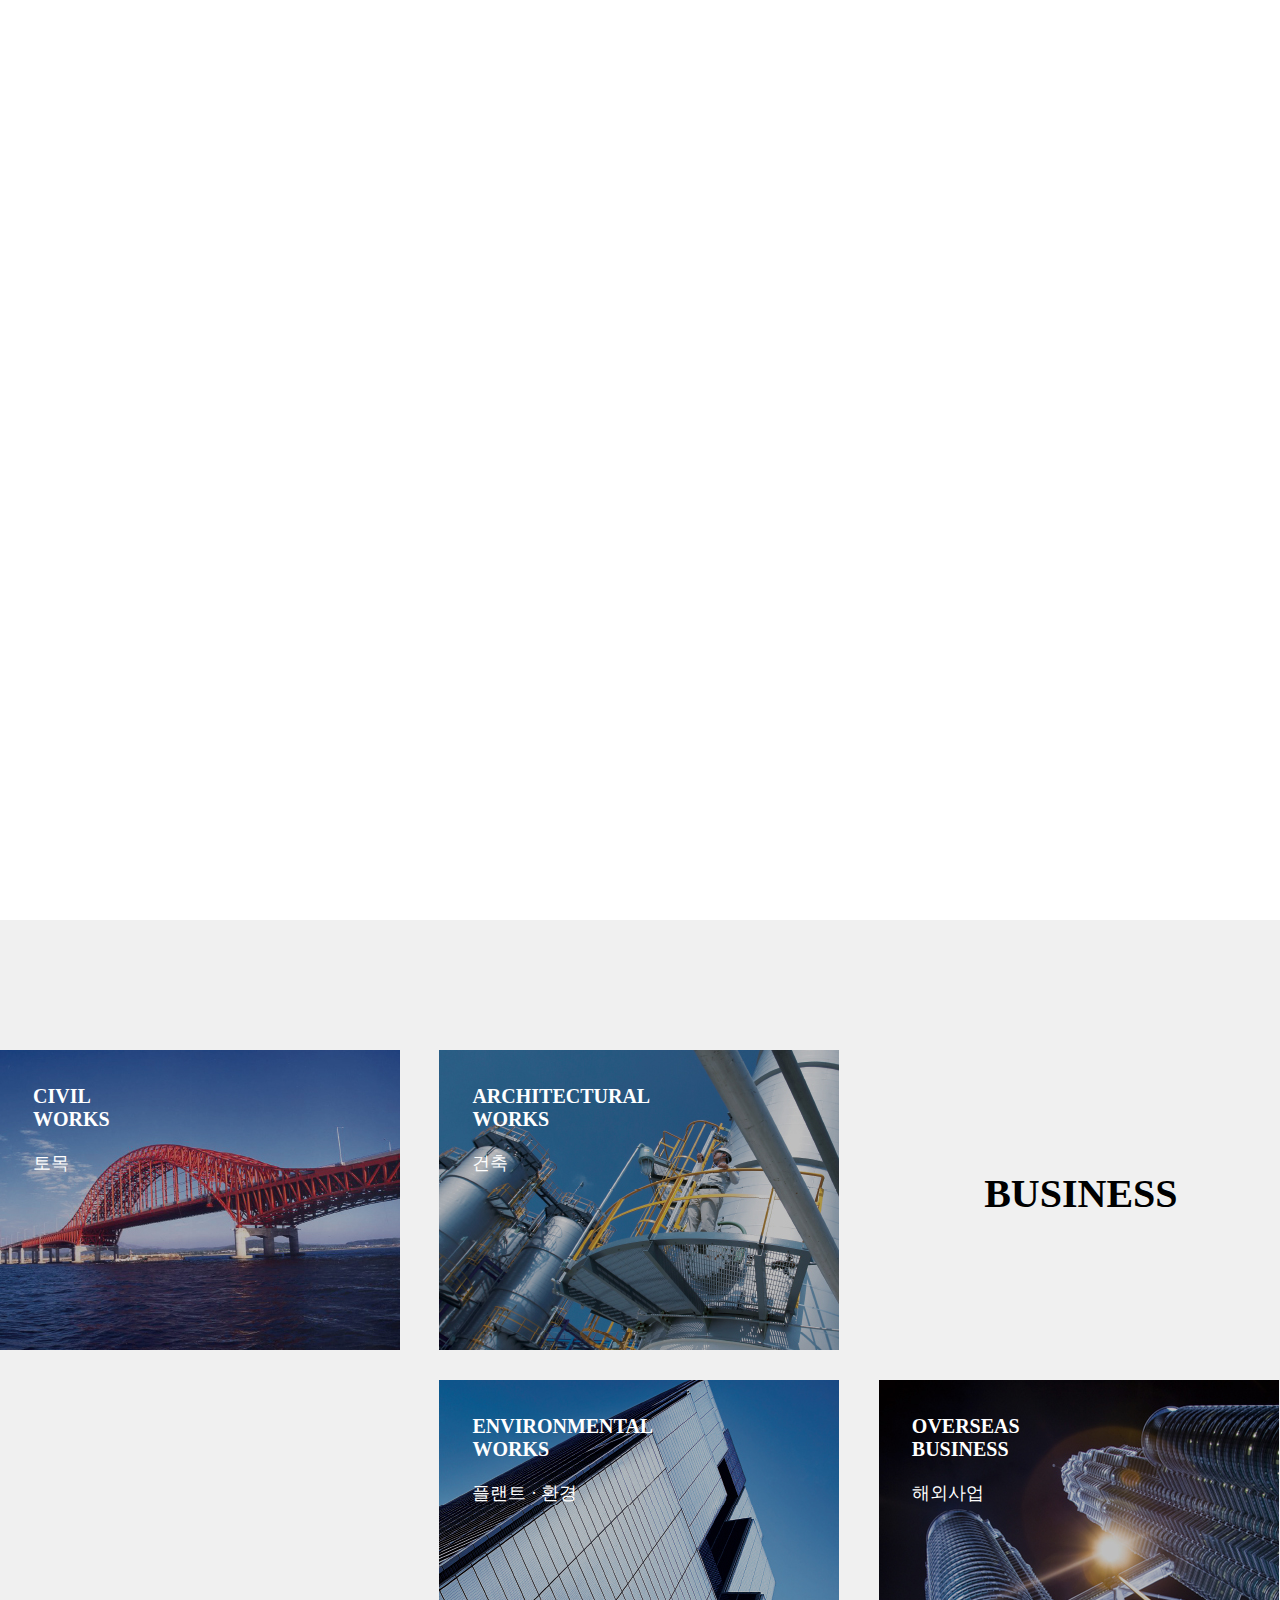
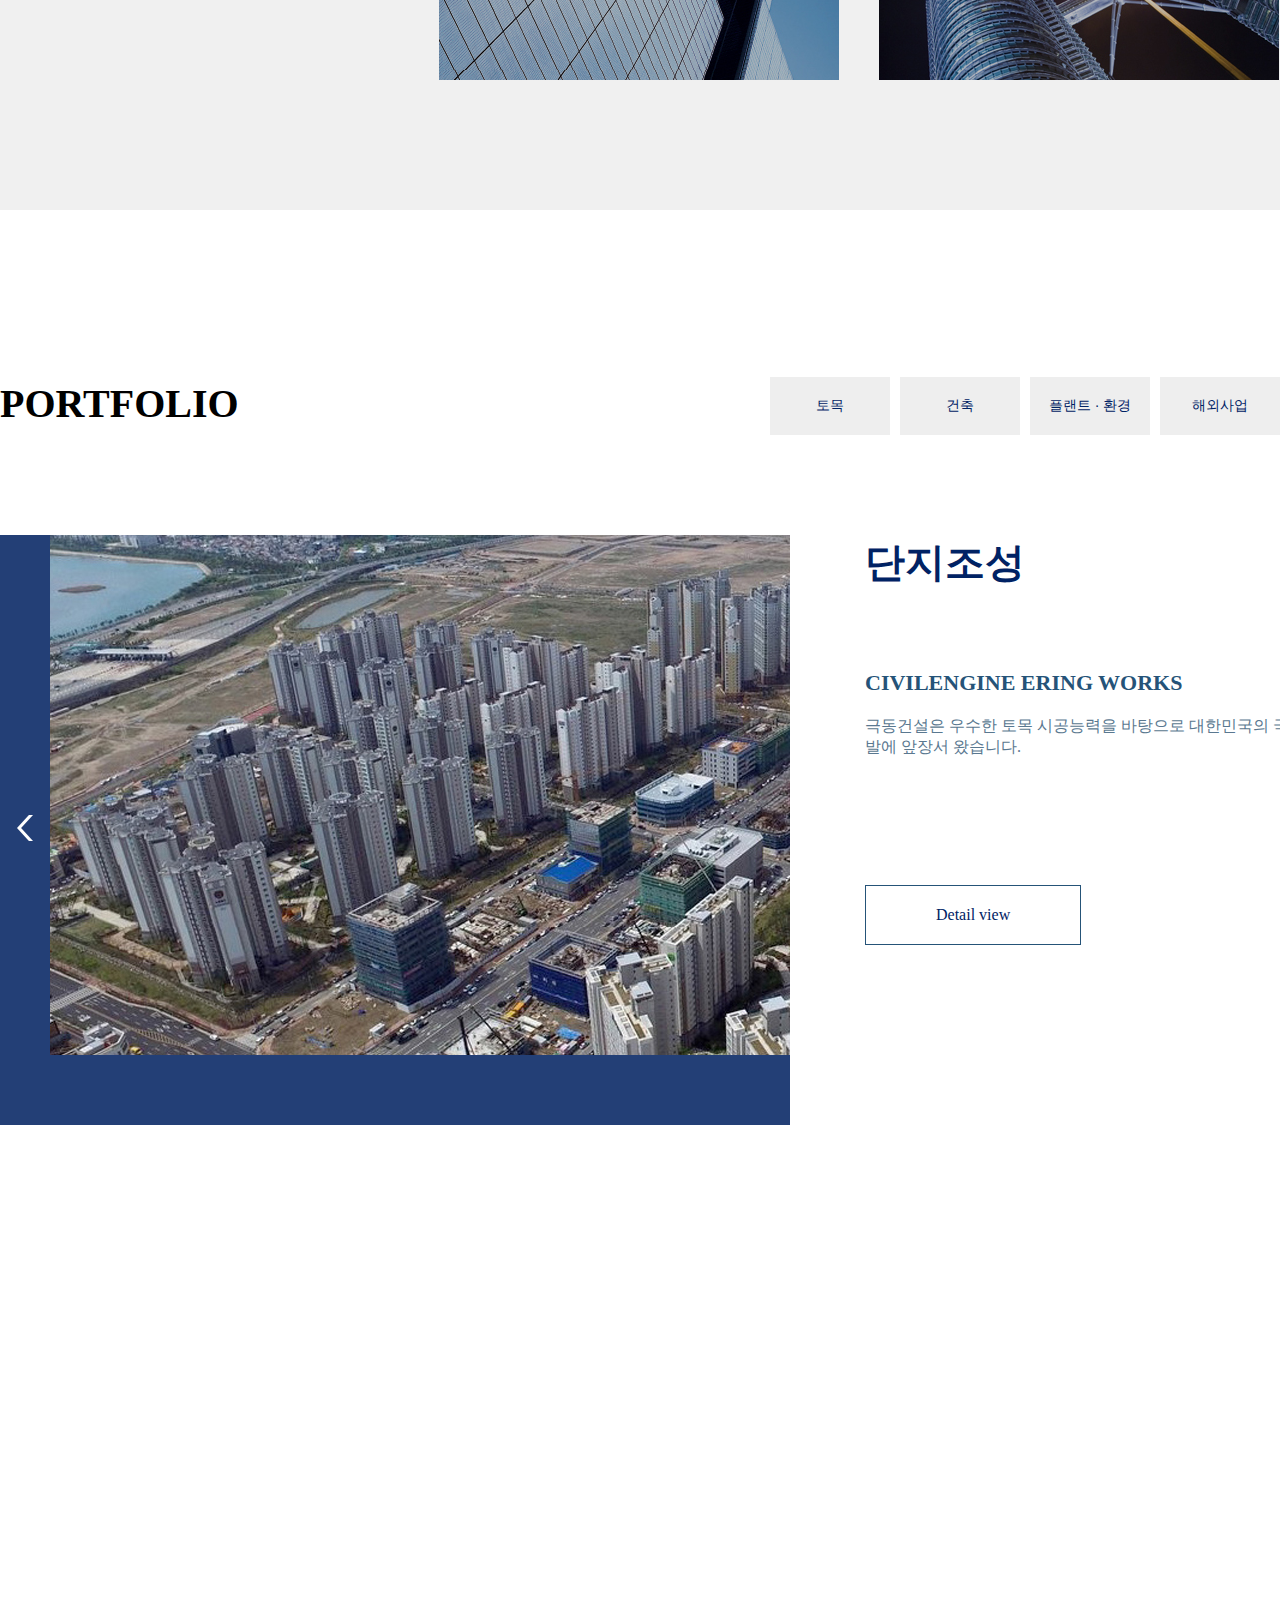
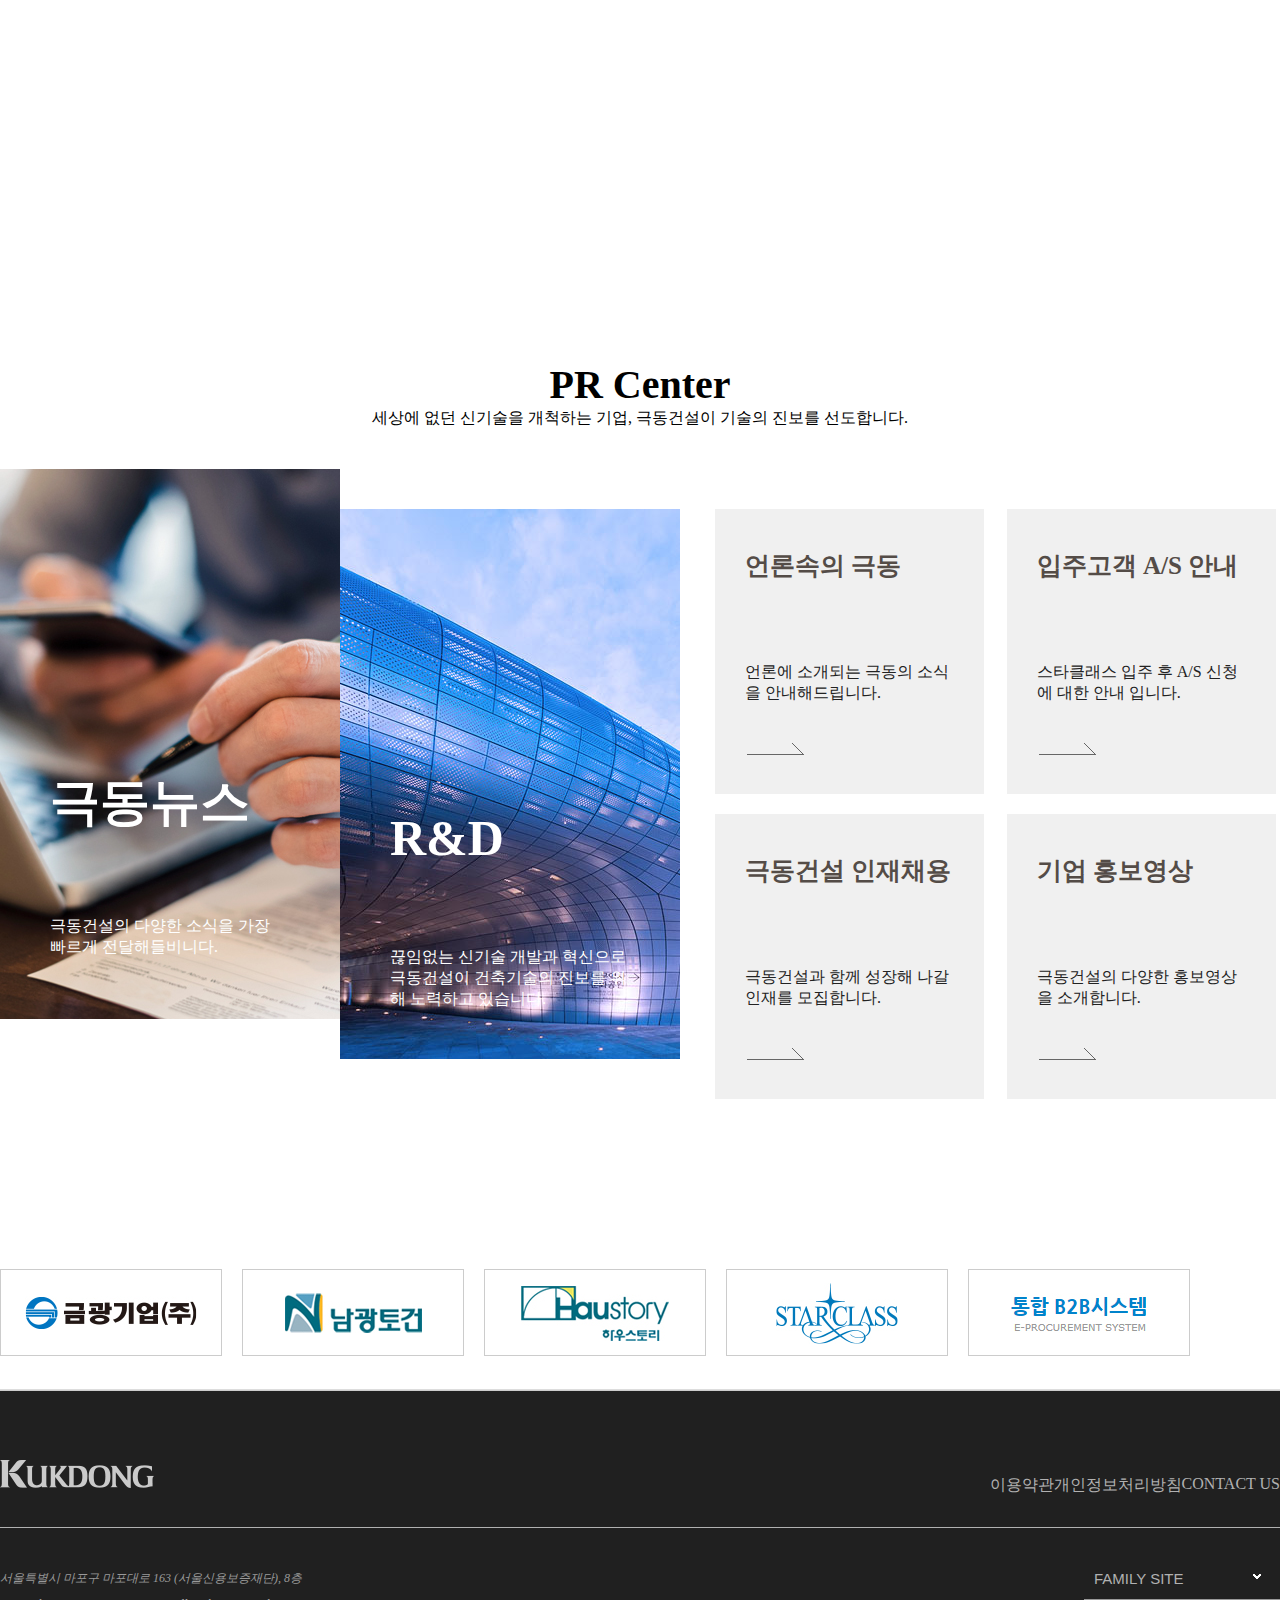
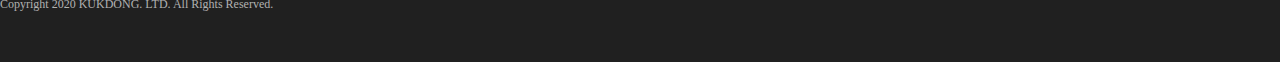
==== Kukdong/index.html @ fec06d90 "Add files via upload" ====
<!DOCTYPE html>
<html lang="ko">
<head>
	<meta charset="UTF-8">
	<title>Kukdong Construction</title>
	<link rel="stylesheet" href="css/default.css">
	<meta name="viewport" content="width=device-width, initial-scale=1.0">
	<script src="http://code.jquery.com/jquery-latest.js"></script>
	<script src="js/jquery.js"></script>
</head>
<body>
	<div id="wrap">
		<header class="header">
			<h1>
				<a href="#">
					<img src="img/logo_off.png" alt="nav img">
				</a>
			</h1>
			<nav>
				<ul class="gnb">
					<li>
						<a href="#">회사소개</a>
						<div class="sub_wrap">
							  <div class="sub_title">
								  <div class="Preview">
            		    <h2>회사소개</h2>
            		    <p>월등한 기술력에 기반한 완벽 시공으로 대한민국의 경쟁력을 극대화 합니다.</p>
            		    <img src="img/menu1.jpg" alt="회사소개이미지">
                  </div>
							  </div>
							  <ul class="sub">
								  <li><a href="#">CEO소개</a></li>
                	<li><a href="#">기업이념</a>
               		  <ul class="nav_ul">
            		      <li>비전</li>
            		  	  <li>지속가능경영</li>
            		    </ul>
            	    </li>
            	    <li><a href="#">기업연혁</a>
            	    	  <ul class="nav_ul">
            	          <li>2011~현재</li>
            	          <li>2001~2010</li>
            	          <li>1991~200</li>
            	          <li>1981~1990</li>
            	          <li>1947~1980</li>
                      </ul>
            	      </li>
                 	  <li><a href="#">수상경력</a></li>
            	      <li><a href="#">조직도</a></li>
            	      <li><a href="#">찾아오시는길</a></li>
							  </ul>
						</div>
					</li>
					<li>
						<a href="#">주요사업</a>
						<div class="sub_wrap">
							<div class="sub_title">
								<div class="Preview">
                	<h2>주요사업</h2>
            	    <p>월등한 기술력에 기반한 완벽 시공으로 대한민국의 경쟁력을 극대화 합니다~</p>
            	    <img src="img/menu2.jpg" alt="">
              </div>
							</div>
							<ul class="sub">
								<li><a href="">대표실적</a>
                  <ul class="nav_ul">
                	    <li>경부고속도로</li>
                	    <li>아산만방조제</li>
                	    <li>한국종합무역센터</li>
                	    <li>Malaysia Kuala Lumpur</li>
                	    <li>Petronas Twin Towers</li>
                	    <li>수도권</li>
                	    <li>광역상수도사업1~5단계</li>
                	    <li>대구 월드컵 경기장</li>
                  </ul>
            	  </li>
            	  <li><a href="">토목</a></li>
            	  <li><a href="">건축</a></li>
            	  <li><a href="">플랜트 · 환경</a></li>
            	  <li><a href="">해외사업</a></li>
							</ul>
						</div>
					</li>
					<li>
						<a href="#">R&D</a>
						<div class="sub_wrap">
							<div class="sub_title">
								<div class="Preview">
              	  <h2>R&D</h2>
            	    <p>월등한 기술력에 기반한 완벽 시공으로 대한민국의 경쟁력을 극대화 합니다~</p>
            	    <img src="img/menu3.jpg" alt="">
                </div>
							</div>
							<ul class="sub">
								<li><a href="#">기술연구소 소개</a>
                    <ul class="nav_ul">
                    	<li>기술연구소 소개</li>
                    	<li>기술연구소 조직</li>                	
                    </ul>
                 	</li>
            	    <li><a href="#">연구실적</a>
                    <ul class="nav_ul">
                	    <li>PF/R공법</li>
                	    <li>EXT-PILE공법</li>
                    </ul>
            	    </li>
            	    <li><a href="">신기술공법 및 특허</a></li>
							</ul>
						</div>
					</li>
					<li>
						<a href="#">PR ROOM</a>
						<div class="sub_wrap">
							<div class="sub_title">
								<div class="Preview">
            	      <h2>PR ROOM</h2>
            	      <p>월등한 기술력에 기반한 완벽 시공으로 대한민국의 경쟁력을 극대화 합니다~</p>
            	      <img src="img/menu4.jpg" alt="">
                  </div>
							</div>
							<ul class="sub">
								<li><a href="#">뉴스센터</a>
                    <ul class="nav_ul">
                     	<li>극동뉴스</li>
                    	<li>언론속의극동</li>                	
                    </ul>
                	</li>
                	<li><a href="#">CI · BI</a>
                    <ul class="nav_ul">
                    	<li>CI</li>
                    	<li>BI</li>
                    </ul>
                	</li>
                	<li><a href="#">홍보자료</a>
                		<ul class="nav_ul">
                			<li>인쇄광고</li>
            	    		<li>e-브로셔</li>
            		    </ul>
            	    </li>
            	    <li><a href="">전자공고</a></li>
							</ul>
						</div>
					</li>
					<li>
						<a href="#">인재채용</a>
						<div class="sub_wrap">
							<div class="sub_title">
								<div class="Preview">
            	    <h2>인재채용</h2>
            	    <p>월등한 기술력에 기반한 완벽 시공으로 대한민국의 경쟁력을 극대화 합니다~</p>
            	    <img src="img/menu5.jpg" alt="">
                </div>
							</div>
							<ul class="sub">
								<li><a href="">인재상</a></li>
            	  <li><a href="">인재육성</a></li>
            	  <li><a href="#">인사제도</a>
            		  <ul class="nav_ul">
            		   <li>평가보상</li>
            		   <li>복리후생</li>
            		  </ul>
            	  </li>
            	  <li><a href="#">채용정보</a>
             		  <ul class="nav_ul">
                    <li>채용안내</li>
                    <li>채용공고</li>
                    <li>입사지원서</li>
                    <li>FAQ</li>
                  </ul>
                </li>
							</ul>
						</div>
					</li>
				</ul>
			</nav>
			<div class="button_form">
					<a href="#">Eng</a>
			</div>
			<div class="btn_openWrap">
				<button type="button" class="btn_open_all">
  			  <span></span>  
				  <span></span>
				  <span></span>
				</button>
			</div>
		</header>
		<section id="slide">
			<h2 class="hidden">
				slide section
			</h2>
			<ul class="slideimg">
				<li>
					<div class="txtBox">
						<p class="txt1">
							Architecture & Culture
						</p>
						<p class="txt2">
							<strong>인류</strong>의 
							<strong>상상</strong>을 
							<strong>뛰어넘다</strong>
						</p>
						<p class="txt3">
							"지상 88층·지하 6층·452m 높이의 세계적인 마천루, 페트로나스 트윈타워."
							<br>
							"극동건설의 첨단 공법이 세계의 스카이라인을 바꾸고 있습니다."
						</p>
					</div>
				</li>
				<li>
					<div class="txtBox">
						<p class="txt1">
							Architecture & Culture
						</p>
						<p class="txt2">
							<strong>건축</strong>
							에 
							<strong>문화</strong>
							를 
							<strong>더하다</strong>
						</p>
						<p class="txt3">
							"한국 전통가옥 지붕의 곡선을 경기장에 접목한 세계 최고 수준의 대구스타디움."
							<br>
							"극동건설이 대한민국의 첨단 기술력을 전 세계에 과시하고 있습니다."
						</p>
					</div>
				</li>
				<li>
					<div class="txtBox">
						<p class="txt1">Architecture & Culture</p>
						<p class="txt2">
							<strong>가치</strong>
							와 
							<strong>가치</strong>
							를 
							<strong>이어주다</strong>
						</p>
						<p class="txt3">
							"길이 416km, 너비 22.4m 전국을 일일생활권으로 만든 국가 대동맥, 경부고속도로."
							<br>
							"극동건설은 지금 이 순간에도 대한민국의 가치를 높여가고 있습니다."
						</p>
					</div>
				</li>
			</ul>
		</section>
		<section id="section1">
			<div class="frame">
				<h2>BUSINESS</h2>
				<ul class="boxList">
					
					<li class="box1">
						<a href="#">
							CIVIL<br>WORKS
							<span class="ko_block">토목</span>
						</a>
						<img src="img/business_img2.jpg" alt="">
					</li>
					<li class="box2">
						<a href="#">
							ARCHITECTURAL<br>WORKS
							<span class="ko_block">건축</span>
						</a>
						<img src="img/business_img4.jpg" alt="">
					</li>
					<li class="box5">BUSINESS</li>
					<li class="box3">
						<a href="#">
							ENVIRONMENTAL<br>WORKS
							<span class="ko_block">플랜트 · 환경</span>
						</a>
						<img src="img/business_img5.jpg" alt="">
					</li>
					<li class="box4">
						<a href="#">
							OVERSEAS<br>BUSINESS
							<span class="ko_block">해외사업</span>
						</a>
						<img src="img/business_img6.jpg" alt="">
					</li>
				</ul>
			</div>
		</section>
		<section id="section2">
			<div class="frame">
				<h2>PORTFOLIO</h2>
				<ul class="tab1">
					<li><button type="button">토목</button></li>
					<li><button type="button">건축</button></li>
					<li><button type="button">플랜트 · 환경</button></li>
					<li><button type="button">해외사업</button></li>
				</ul>
			</div>
			<div class="tabList1">
				<div class="bx_wrapper">
					<div class="viewport">
						<ul class="port">
							<li class="protfolio-slide">
								<div class="imgBox">
									<img src="img/port_img1_1.jpg">
								</div>
								<div class="textBox">
									<div class="inner_group_box">
										<h4 class="tit">도로/터널/교량</h4>
										<p class="en">CIVILENGINE ERING WORKS</p>
										<p class="noti_txt">극동건설은 허허벌판에 길을 내고, 망망대해에 다리를 놓으며, 대한민국 지도를 바꾸어 왔습니다.</p>
									</div>
									<a href="#">Detail view</a>
								</div>
							</li>
							<li class="protfolio-slide">
								<div class="imgBox">
									<img src="img/port_img1_2.jpg">
								</div>
								<div class="textBox">
									<div class="inner_group_box">
										<h4 class="tit">철도/지하철</h4>
										<p class="en">CIVILENGINE ERING WORKS</p>
										<p class="noti_txt">극동건설은 철길을 따라, 지하공간을 지나 대한민국의 경제발전을 이끌어 왔습니다.</p>
									</div>
									<a href="#">Detail view</a>
								</div>
							</li>
							<li class="protfolio-slide">
								<div class="imgBox">
									<img src="img/port_img1_4.jpg">
								</div>
								<div class="textBox">
									<div class="inner_group_box">
										<h4 class="tit">댐/항만/수자원</h4>
										<p class="en">CIVILENGINE ERING WORKS</p>
										<p class="noti_txt">극동건설은 우수한 항만개발 역량을 발휘하여 대한민국을 동북아 허브 물류기지로 만들겠습니다.</p>
									</div>
									<a href="#">Detail view</a>
								</div>
							</li>
							<li class="protfolio-slide">
								<div class="imgBox">
									<img src="img/port_img1_6.jpg">
								</div>
								<div class="textBox">
									<div class="inner_group_box">
										<h4 class="tit">단지조성</h4>
										<p class="en">CIVILENGINE ERING WORKS</p>
										<p class="noti_txt">극동건설은 우수한 토목 시공능력을 바탕으로 대한민국의 국토개발에 앞장서 왔습니다.</p>
									</div>
									<a href="#">Detail view</a>
								</div>
							</li>
						</ul>
					</div>
				</div>
				<ul class="control">
					<li class="prev">
						<button type="button" class="portPrev">이전</button>
					</li>
					<li class="next">
						<button type="button" class="portNext">다음</button>
					</li>
				</ul>
			</div>
			<div class="tabList2">
				<div class="bx_wrapper">
					<div class="viewport">
						<ul class="port">
							<li class="protfolio-slide">
								<div class="imgBox">
									<img src="img/port_img2_1.jpg" alt="">
								</div>
								<div class="textBox">
									<div class="inner_group_box">
										<h4 class="tit">공동주택</h4>
										<p class="en">HOUSINGS · ARCHITECTURAL WORKS</p>
										<p class="noti_txt">극동건설만의 독창적인 첨단 공법으로 건축공간의 패더러다임을 바꿉니다</p>
									</div>
									<a href="#">Detail view</a>
								</div>
							</li>
							<li class="protfolio-slide">
								<div class="imgBox">
									<img src="img/port_img1_6.jpg">
								</div>
								<div class="textBox">
									<div class="inner_group_box">
										<h4 class="tit">단지조성</h4>
										<p class="en">CIVILENGINE ERING WORKS</p>
										<p class="noti_txt">극동건설은 우수한 토목 시공능력을 바탕으로 대한민국의 국토개발에 앞장서 왔습니다.</p>
									</div>
									<a href="#">Detail view</a>
								</div>
							</li>
							<li class="protfolio-slide">
								<div class="imgBox">
									<img src="img/port_img2_2.jpg">
								</div>
								<div class="textBox">
									<div class="inner_group_box">
										<h4 class="tit">상업/업무시설</h4>
										<p class="en">HOUSINGS · ARCHITECTURAL WORKS</p>
										<p class="noti_txt">극동건설은 우수한 토목 시공능력을 바탕으로 대한민국의 국토개발에 앞장서 왔습니다.</p>
									</div>
									<a href="#">Detail view</a>
								</div>
							</li>
							<li class="protfolio-slide">
								<div class="imgBox">
									<img src="img/port_img2_3.jpg" alt="">
								</div>
								<div class="textBox">
									<div class="inner_group_box">
										<h4 class="tit">스포츠레저/관광/숙박시설</h4>
										<p class="en">HOUSINGS · ARCHITECTURAL WORKS</p>
										<p class="noti_txt">극동건설은 독창적인 첨단 공법으로 건출공간의 패더다임을 바꿉니다.</p>
									</div>
									<a href="#">Detail view</a>
								</div>
							</li>
							<li class="protfolio-slide">
								<div class="imgBox">
									<img src="img/port_img2_4.jpg" alt="">
								</div>
								<div class="textBox">
									<div class="inner_group_box">
										<h4 class="tit">의료/교육시설</h4>
										<p class="en">HOUSINGS · ARCHITECTURAL WORKS</p>
										<p class="noti_txt">극동건설은 우수한 토목 시공능력을 바탕으로 대한민국의 국토개발에 앞장서 왔습니다.</p>
									</div>
									<a href="#">Detail view</a>
								</div>
							</li>
							<li class="protfolio-slide">
								<div class="imgBox">
									<img src="img/port_img2_5.jpg" alt="">
								</div>
								<div class="textBox">
									<div class="inner_group_box">
										<h4 class="tit">공공시설</h4>
										<p class="en">HOUSINGS · ARCHITECTURAL WORKS</p>
										<p class="noti_txt">극동건설은 우수한 토목 시공능력을 바탕으로 대한민국의 국토개발에 앞장서 왔습니다.</p>
									</div>
									<a href="#">Detail view</a>
								</div>
							</li>
						</ul>
					</div>
				</div>
			</div>
			<div class="tabList4">
				<div class="bx_wrapper">
      	<div class="viewport">
      		<ul class="port">
      			<li class="portfolio_slide">
      				<div class="imgBox">
      					<img src="img/port_imgnew_3_1.jpg" alt="">
      				</div>
      				<div class="textBox">
      					<div class="inner_group_box">
      						<h4 class="tit">산업시설</h4>
      						<p class="en">PLANTS · ENVIRONMENTAL WORKS</p>
      						<p class="noti_txt">
      							반세기동안 축적된 역량과 전문성이 담긴 완벽한 플랜트 솔루션을 제공합니다.
      						</p>
      					</div>
      					<a href="#">Detail view</a>
      				</div>
      			</li>
      			<li class="portfolio_slide">
      				<div class="imgBox">
      					<img src="img/port_imgnew_3_2.jpg" alt="">
      				</div>
      				<div class="textBox">
      					<div class="inner_group_box">
      						<h4 class="tit">환경시설</h4>
      						<p class="en">PLANTS · ENVIRONMENTAL WORKS</p>
      						<p class="noti_txt">
      							반세기동안 축적된 역량과 전문성이 담긴 완벽한 플랜트 솔루션을 제공합니다.
      						</p>
      					</div>
      					<a href="#">Detail view</a>
      				</div>
      			</li>
      			<li class="portfolio_slide">
      				<div class="imgBox">
      					<img src="img/port_imgnew_3_3.jpg" alt="">
      				</div>
      				<div class="textBox">
      					<div class="inner_group_box">
      						<h4 class="tit">전력/통신시설</h4>
      						<p class="en">PLANTS · ENVIRONMENTAL WORKS</p>
      						<p class="noti_txt">
      							극동건설은 최첨단 전기통신기술을 바탕으로 유비쿼터스 세상을 열어갑니다.
      						</p>
      					</div>
      					<a href="#">Detail view</a>
      				</div>
      			</li>
      		</ul>
      	</div>
      </div>
      <ul class="control">
      	<li class="prev">
      		<button type="button" class="portPrev">이전</button>
      	</li>
      	<li class="next">
      		<button type="button" class="portNext">다음</button>
      	</li>
      </ul>
			</div>
			<div class="tabList5">
				<div class="bx_wrapper">
					<div class="viewport">
					  <ul class="port">
					  	<li class="portfolio_wrapper">
					  		<div class="imgBox">
					  			<img src="img/port_imgnew_4_1.jpg" alt="">
					  		</div>
					  		<div class="textBox">
					  			<div class="inner_group_box">
					  				<h4 class="tit">해외사업</h4>
					  				<p class="en">Overseas Business</p>
					  				<p class="noti_txt">글로벌 스탠다드 테크놀로지를 보유한 극동건설의 무대는 세계입니다.</p>
					  			</div>
					  			<a href="#">Detail view</a>
					  		</div>
					  	</li>
					  </ul>
					</div>
				</div>
			</div>
		</section>
		<section id="section3">
      <div class="frame">
        <h2 class="hidden">극동건설 하단 비주얼</h2>
        <p class="des">
        	개개인의 특성과 능력을 중시하는 극동건설은
        	<br>여러분의
        	<strong>성장의 터</strong>
        	를 마련합니다.
        </p>
        <ul class="listBox">
        	<li>
        		<a href="#">
        			<p class="title">
        				인재상
        				<span class="bottom"></span>
        				<span class="rigth"></span>
        				<span class="top"></span>
        				<span class="left"></span>
        			</p>
        			<p>극동건설이 추구하는 인재상을 여러분께 소개합니다</p>
        		</a>
        	</li>
        	<li>
        		<a href="#">
        			<p class="title">
        				인사제도
        				<span class="bottom"></span>
        				<span class="right"></span>
        				<span class="top"></span>
        				<span class="left"></span>
        			</p>
        			<p>임직원의 역량향상과 동기부여를 위해 다양한 제도를 운영합니다.</p>
        		</a>
        	</li>
        	<li>
        		<a href="#">
        			<p class="title">
        				채용안내
        				<span class="bottom"></span>
        				<span class="right"></span>
        				<span class="top"></span>
        				<span class="left"></span>
        			</p>
        			<p>극동건설의 채용제도 및 절차를 자세히 소개합니다.</p>
            </a>
        	</li>
        	<li>
        		<a href="#">
        			<p class="title">
        				채용공고
        				<span class="bottom"></span>
        				<span class="right"></span>
        				<span class="top"></span>
        				<span class="left"></span>
        			</p>
        			<p>극동건설의 채용공고를 소개합니다</p>
        		</a>
        	</li>
        </ul>
      </div>
		</section>
		<section id="section4">
			<h2>PR Center</h2>
			<p class="text">세상에 없던 신기술을 개척하는 기업, 극동건설이 기술의 진보를 선도합니다.</p>
			<div class="frame">
				<ul class="lft">
					<li class="ir">
						<a href="#">
							<p class="tit">극동뉴스</p>
							<p>극동건설의 다양한 소식을 가장 빠르게 전달해들비니다.</p>
							<span class="more">more</span>
						</a>
						<img src="img/pr_img1.jpg" alt="">
					</li>
					<li class="rd">
						<a href="#">
							<p class="tit">R&D</p>
							<p>끊임없는 신기술 개발과 혁신으로 극동건설이 건축기술의 진보를 위해 노력하고 있습니다.</p>
							<span class="more">more</span>
						</a>
						<img src="img/pr_img2.jpg" alt="">
					</li>
				</ul>
				<ul class="rgt">
					<li>
						<a href="">
							<p class="tit">언론속의 <strong>극동</strong></p>
							<p>언론에 소개되는 극동의 소식을 안내해드립니다.</p>
							<span class="more">more</span>
						</a>
					  <span class="lineborder line-top"></span>
					  <span class="lineborder line-right"></span>
					  <span class="lineborder line-btm"></span>
					  <span class="lineborder line-left"></span>
				  </li>
					<li>
						<a href="">
							<p class="tit">입주고객 <strong>A/S 안내</strong></p>
							<p>스타클래스 입주 후 A/S 신청에 대한 안내 입니다.</p>
							<span class="more">more</span>
						</a>
					  <span class="lineborder line-top"></span>
					  <span class="lineborder line-right"></span>
					  <span class="lineborder line-btm"></span>
					  <span class="lineborder line-left"></span>
					</li>
					<li>
						<a href="">
							<p class="tit">극동건설 <strong>인재채용</strong></p>
							<p>극동건설과 함께 성장해 나갈 인재를 모집합니다.</p>
							<span class="more">more</span>
						</a>
					  <span class="lineborder line-top"></span>
					  <span class="lineborder line-right"></span>
					  <span class="lineborder line-btm"></span>
					  <span class="lineborder line-left"></span>
					</li>
					<li>
            <a href="">
							<p class="tit">기업 <strong>홍보영상</strong></p>
							<p>극동건설의 다양한 홍보영상을 소개합니다.</p>
							<span class="more">more</span>
						</a>
					  <span class="lineborder line-top"></span>
					  <span class="lineborder line-right"></span>
					  <span class="lineborder line-btm"></span>
					  <span class="lineborder line-left"></span>
					</li>
				</ul>
			</div>
		</section>
		<section class="logos">
			<div class="frame">
			  <div class="bnList">
				  <div class="slick_list">
					  <div class="slick_track">
						  <a href="#"><img src="img/gumgwangLogo.jpg" alt=""></a>
						  <a href="#"><img src="img/namkwangLogo.jpg" alt=""></a>
						  <a href="#"><img src="img/haustoryLogo.jpg" alt=""></a>
						  <a href="#"><img src="img/starclassLogo.jpg" alt=""></a>
						  <a href="#"><img src="img/B2BLogo.jpg" alt=""></a>
					  </div>
				  </div>
			  </div>
			  <ul class="control"></ul>
			</div>
		</section>
		<footer class="footer">
			<div class="footerWrap">
				<h2 class="footerLogo">
					<img src="img/ft_logo.png" alt="KUKDONG">
				</h2>
				<ul class="footerLink">
					<li>
						<a href="#">이용약관</a>
					</li>
					<li>
						<a href="#">개인정보처리방침</a>
					</li>
					<li>
						<a href="#">CONTACT US</a>
					</li>
				</ul>
				<div class="footerBottom">
					<address>
						서울특별시 마포구 마포대로 163 (서울신용보증재단), 8층
					</address>
					<p class="copyright">Copyright 2020 KUKDONG. LTD. All Rights Reserved.</p>
					<div class="familySite">
						<button class="button">FAMILY SITE</button>
						<div class="siteList">
							<ul>
								<li><a href="">금광기업</a></li>
								<li><a href="">남광토건</a></li>
								<li><a href="">스타클래스</a></li>
								<li><a href="">하우스토리</a></li>
							</ul>
						</div>
					</div>
				</div>
			</div>
		</footer>
	</div>
</body>
</html>
---- Kukdong/css/default.css ----
@charset "utf-8";

* {margin:0; padding:0;}
li {list-style:none;}
a {
	text-decoration:none;
	color:#333;
}
section {
  display: block;
}
/* reset */
#wrap {
	width:100%;
	height:100%;
	overflow:hidden;
}
.header {
  position: absolute;
  top: 0;
  left: 0;
  width: 100%;
  height: 119px;
  border-bottom: 1px solid rgba(256,256,256,.3);
  transition: all .4s;
  z-index: 62;
}
.header h1 {
  width:158px;
  height:28px;
  display:inline-block;
  position: absolute;
  top: 50%;
  left: 72px;
  transform: translateY(-50%);
  z-index: 65;
}
.header h1 img {
  width:100%;
  height:100%;
}
nav {
	width: 700px;
  margin: 0 auto;
}
.gnb {
  display:inline-block;
}
.gnb > li {
  float:left;
}
.gnb > li > a {
	position:relative;
	display:block;
	background:transparent;
  padding:40px 25px 51px;
  font-weight:500;
  font-size:22px;
  color:#fff;
}
.sub_title {
  position: relative;
  display: block;
  float: left;
  width: calc(100% - 1300px);
  background: #ececec;
}
.Preview {
	display:block;
  width: 325px;
  right: 0;
  top: 0;
  height: 100%;
  padding: 40px 0;
  float: right;
}
.Preview h2 {
	font-size: 35px;
  font-weight: 700;
}
.Preview p {
	font-size: 14px;
  color: #888;
  margin-top: 20px;
  margin-bottom:16px;
}
.sub_wrap2 {
  width: 1280px;
  margin: 0 auto;
  position: relative;
}
.sub_wrap {
	position: absolute;
  top: 119px;
  left: 0;
  width: 100%;
  display:none;
  margin: 0;
  padding: 0;
  z-index: 65;
  background: #f8f8f8;
  text-align: left;
}
.sub {
	float: left;
  width: 950px;
  padding: 60px 50px 15px;
  background: #f8f8f8;
}
.sub > li {
	float:left;
  width: 14.16%;
  margin-left:1%;
}
.sub >li >a{
	display:block;
  font-size:15px;
  font-weight:600;
  padding-bottom: 18px;
  margin-bottom: 18px;
  position:relative;
  border-bottom: 1px solid #666;
}
.nav_ul li {
	color: #888;
	font-size:13px;
	font-weight:300;
}
.button_form {
  position: absolute;
  right: 150px;
  top: 0;
  text-align: center;
  z-index: 2;
  padding: 30px 0;
}
.button_form a {
	display: block;
  padding: 7px 15px;
  border: 1px solid rgba(256,256,256,.5);
  color: #fff;
  font-weight: 500;
  font-size: 13px;
  margin-right: 20px;
}
.btn_openWrap {
  position: absolute;
  top: 0;
  right: 0;
  width: 120px;
  height: 120px;
}
.btn_open_all {
	position: relative;
  width: 20px;
  height: 17px;
  margin: 50px 0 0 52px;
  border: 0;
  background: none;
  outline: none;
  z-index: 105;
}
.btn_openWrap span {
	position: absolute;
  top: 50%;
  left:50%;
  width: 20px;
  height: 3px;
  margin: -2px 0 0 -10px;
  background: #fff;
  transition: all .3s ease;
}
.btn_openWrap span:first-child {
	display: block;
  position: absolute;
  top: 4px;
  right: 10px;
  width: 20px;
  height: 3px;
  background: #fff;
  transition: all .3s ease;
}
.btn_openWrap span:last-child {
  display: block;
  position: absolute;
  top: 14px;
  width: 20px;
  height: 3px;
  background: #fff;
  transition: all .3s ease;
}

/* header */

#slide {
  width:100%;
  height:920px;
}
.hidden {
	display:none;
}
.slideimg {
}
.active {
	z-index:50;
}
.slideimg li {
	position: absolute;
  width: 1903px;
  height:100vw;
  z-index: 50;
  display: block;
  transition:1.2s;
}
.slideimg li:first-child {
  background:url(../img/slide1.jpg);
  width:100vw;
  height:100vh;
  opacity: 0;
}
.slideimg li:nth-child(2) {
  background:url(../img/slide2.jpg);
  width:100vw;
  height:100vh;
  opacity: 0;
}
.slideimg li:nth-child(3) {
  background:url(../img/slide3.jpg);
  width:100vw;
  height:100vh;
  opacity: 0;
}
.txtBox {
	overflow:hidden;
  position: absolute;
  top: 350px;
  left: 50%;
  margin-left: -50%;
  width: 100%;
  text-align: center;
  color: #fff;
  font-size: 80px;
}
.txt1{
  font-size: 25px;
  transform: scale(1.3);
  width:100%;
}
.txt2 {
  font-size: 80px;
  width:100%;
  font-weight: 300;
}
.txt3 {
  font-size: 25px;
  width:100%;
}

/* slide */

#section1 {
  background: #f0f0f0;
  padding: 110px 0 80px 0;
}
.frame {
  position: relative;
  width: 1280px;
  margin: 0 auto;
}
.frame h2 {
  position: absolute;
  right: 8%;
  top: 140px;
  font-size:40px;
}
.boxList {
  overflow: hidden;
  padding: 20px 0;
}
.boxList li {
  overflow: hidden;
  position: relative;
  float: left;
  width: 31.33%;
  margin-right: 3%;
  list-style: none;
  margin-bottom: 30px;
  height: 300px;
}
#section1 .boxList li.box5 {
  margin-right:0;
  float:right;
  text-indent: -9999px;
}
#section1 .boxList li.box4 {
  margin-right:0;
}
.box3 {
  margin-left:34.33%;
}
.boxList li a {
  position: absolute;
  top: 0;
  left: 0;
  display: block;
  width: 100%;
  height: 300px;
  color: #fff;
  padding: 35px 33px;
  font-weight: 600;
  font-size: 20px;
  transition: all .2s;
  z-index: 2;
}
.ko_block {
  display: block;
  font-weight: 400;
  font-size: 18px;
  margin-top: 20px;
}

/* #section1 */

#section2 {
  position: relative;
  padding-top: 120px;
  height:871px;
}
#section2 .frame h2 {
  float: left;
  font-weight: 600;
  font-size: 40px;
  width: 1280px;
  margin: 0 auto;
  position: relative;
  top:50px;
  right:0;
}
#section2 .frame {
  overflow: hidden;
}
.tab1 {
  float: right;
}
.tab1 li{
  list-style: none;
  float: left;
  margin-left: 10px;
}
.tab1 li > button {
  display: block;
  padding: 20px 0;
  width: 120px;
  border: 0;
  text-align: center;
  background: #eee;
  color: #002264;
  font-size: 14px;
}
.tabList1 {
  position: relative;
  max-width: 1280px;
  margin: 100px auto 0;
}
.tabList1::before {
  content: '';
  position: absolute;
  background: #233f76;
  right: 50%;
  top: 0;
  width: 200%;
  height: 100%;
  margin-right: -150px;
}
.bx_wrapper {
  max-width:100%;
}
.viewport {
  width:100%;
  overflow:hidden;
  position:relative;
  height:590px;
}
.port {
  width:auto;
  position:relative;
}
#section2 .port li {
  float:left;
  position:absolute;
  z-index:50;
  width:1280px;
  display:block;
  padding:0 50px;
}
.tabList2 {
  position: relative;
  display: none;
  max-width: 1280px;
  margin: 100px auto 0;
}
.imgBox {
  float: left;
  width: 740px;
  padding-bottom: 70px;
}
.textBox {
  float: left;
  width: calc(100% - 815px);
  padding: 0 75px;
  padding-right: 0;
  height: 520px;
  position: relative;
  background: #fff;
}
.tit {
  color: #002264;
  font-weight: 600;
  font-size: 40px;
  padding-bottom: 40px;
  margin-bottom: 40px;
  position: relative;
}
.en {
  font-weight: 600;
  font-size: 22px;
  margin-bottom: 20px;
  color: #255378;
}
.noti_txt {
  color:#5a7890;
}
.textBox a {
  position: absolute;
  bottom: 110px;
  left: 75px;
  display: inline-block;
  padding: 20px 70px;
  color: #002264;
  border: 1px solid #255378;
}
.control {
  position: absolute;
  top: 50%;
  width: 100%;
  text-align: center;
  margin-top: -25px;
  z-index: 2;
}
.portPrev {
  background: url(../img/pre_port.png) 50% 50% no-repeat;
  text-indent:-99999px;
  border:0;
}
.portNext {
  background: url(../img/next_port.png) 50% 50% no-repeat;
  text-indent:-99999px;
  border:0;
}
.prev button {
  width:100%;
  height:100%;
}
.next button {
  width:100%;
  height:100%;
}
.portPrev img {
  width:100%;
  height:100%;
}
.portNext img {
  width:100%;
  height:100%;
}
.prev {
  float: left;
}
.next {
  float:right;
}
.control li {
  width:50px;
  height:45px;
}
.tabList4 {
  position: relative;
  display: none;
  max-width: 1280px;
  margin: 100px auto 0;
}
.tabList5 {
  position: relative;
  display: none;
  max-width: 1280px;
  margin: 100px auto 0;
}
/* section2 */

#section3 {
  background: url(../img/mid_bg_img1.jpg) 50% 50% no-repeat;
  background-size: cover;
  background-attachment: fixed;
  padding: 120px 0;
  text-align: center;
}
.des {
 font-size:45px;
 font-weight:300;
 color:#fff;
 line-height: 1.8;
}
.listBox {
  overflow:hidden;
  padding:70px 100px 0;
}
#section3 .listBox li {
  float:left;
  width:17%;
  position:relative;
  padding:30px;
  margin-right:1%;
}
#section3 .listBox li a {
  color:#fff;
  display:block;
  background-color:transparent;
}
#section3 .listBox li::before {
  content:'';
  position:absolute;
  width:1px;
  height:90px;
  top:50%;
  right:0;
  margin-top:-45px;
  background:#fff;
  opacity:0.5;
}
#section3 .listBox li:last-child::before {
  content: none;
}
#section3 .listBox li .title {
  display:inline-block;
  padding:5px 40px;
  font-size:25px;
  position:relative;
  border:1px solid transparent;
  color:#fff;
}
/* section3 */

#section4 {
  padding:120px 0;
}
#section4 h2 {
  font-size:40px;
  font-weight:600;
  text-align:center;
}
.rd .tit {
  font-size: 50px;
  color: #fff;
}
.ir .tit {
  font-size: 50px;
  color:#fff;
}
#section4 .frame {
  overflow:hidden;
  padding-top:80px;
}
.text {
  text-align:center;
}
#section4 .lft {
  width:680px;
  float:left;
  margin-right:35px;
}
.lft li {
  position:relative;
  overflow:hidden;
  float:left;
  width:50%;
}
.lft li a {
  position:absolute;
  top:0;
  left:0;
  width:70%;
  height:550px;
  display: block;
  padding:300px 50px 50px;
  color:#fff;
  z-index:2;
}
.ir li a{
  position: absolute;
  top: 0;
  left: 0;
  width: 100%;
  height: 550px;
  display: block;
  padding: 300px 50px 50px;
  color: #fff;
  z-index: 2;
}
#section4 .rgt {
  float:left;
  width:calc(100% - 715px);
}
#section4 .lft li.ir {
  margin-top:-40px;
}
#section4 .rgt li {
  float:left;
  width:37%;
  height:205px;
  margin:0 4% 20px 0;
  background:#f0f0f0;
  padding:40px 30px;
  position:relative;
}
#section4 .rgt li:nth-child(2n) {
  margin-right:0;
}
.rgt li > a {
  color:#222;
}
.rgt li .tit {
  font-size:25px;
  color:#544c47;
}
.more {
  display: block;
  text-indent:-9999px;
  position:absolute;
  width:57px;
  height:50px;
  background:url(../img/next_bar_bk.png) 50% 50% no-repeat;
  left:32px;
  bottom:20px;
}
.lineborder {
  position: absolute;
  background: #07348c;
  z-index: 1;
}
.line-top {
  left:0;
  top:0;
  width:100%;
  height:5px;
  transform-origin: 0 0;
  transform: scaleX(0);
  transition: transform 0.1s
}
.line-right {
  right: 0;
  top: 0;
  width: 5px;
  height: 100%;
  transform-origin: 0 0;
  transform: scaleY(0);
  transition: transform 0.1s
}
.line-btm {
  right: 0;
  bottom: 0;
  width: 100%;
  height: 5px;
  transform-origin: 100% 100%;
  transform: scaleX(0);
  transition: transform 0.1s
}
.line-left {
  left: 0;
  bottom: 0;
  width: 5px;
  height: 100%;
  transform-origin: 100% 100%;
  transform: scaleY(0);
  transition: transform 0.1s
}

/*section4 */

.logos {
  margin:30px auto 0px;
  width:100%;
  height:120px;
  border-bottom:1px solid #ddd;
}
.bnList {
  box-sizing: border-box;
  position:relative;
  display: block;
}
.slick_track {
  opacity:1;
  width:1280px;
  transform: translate3d(0px, 0px, 0px);
}
.slick_track a {
  width:220px;
  float:left;
  height:85px;
  border:1px solid #ccc;
  margin-right:20px;
  display:block;
  text-align: center;
  line-height:83px;
}
.slick_track a img {
  display: inline;
  vertical-align: middle;
}
/* section4 */

.footer {
  width:100%;
  border-top:1px solid #ccc;
  background: #202020;
}
.footerWrap {
  position: relative;
  max-width:1280px;
  margin:0 auto;
  padding:56px 0 50px;
}
.footerLogo {
  height:62px;
  line-height: 62px;
  font-size:30px;
  vertical-align:middle;
}
.footerLink {
  position: absolute;
  top:84px;
  right:0;
}
.footerLink li {
  float: left;
}
.footerLink li a {
  color:#b1b1b1;
}
.footerBottom {
  position: relative;
  padding:42px 0 0;
  margin-top:18px;
  border-top:1px solid #b1b1b1;
}
.footerBottom address {
  font-size:12px;
  font-weight:300;
  color:#999;
}
.copyright {
  margin:10px 0 0;
  font-size:12px;
  font-weight:300;
  color:#b1b1b1;
}
.familySite {
  position: absolute;
  top:30px;
  right:0;
  width:196px;
  border-bottom:1px solid #999;
}
.familySite button {
  color:#b1b1b1;
  width:100%;
  padding:12px 10px;
  border:0;
  background:url(../img/family_arrow.gif) 90% 16px no-repeat;
  font-weight: 500;
  font-size:15px;
  text-align:left;
}
.siteList {
  display: none;
  position: absolute;
  bottom: 37px;
  right: 0;
  overflow-y: scroll;
  width: 100%;
  height: 120px;
  border: 1px solid #d3d7dd;
  padding: 5px 0;
  background: #fff;
}
.siteList ul li a {
  display:block;
  text-align:left;
  font-size:14px;
  padding:3px 6px;
  color:#222;
}
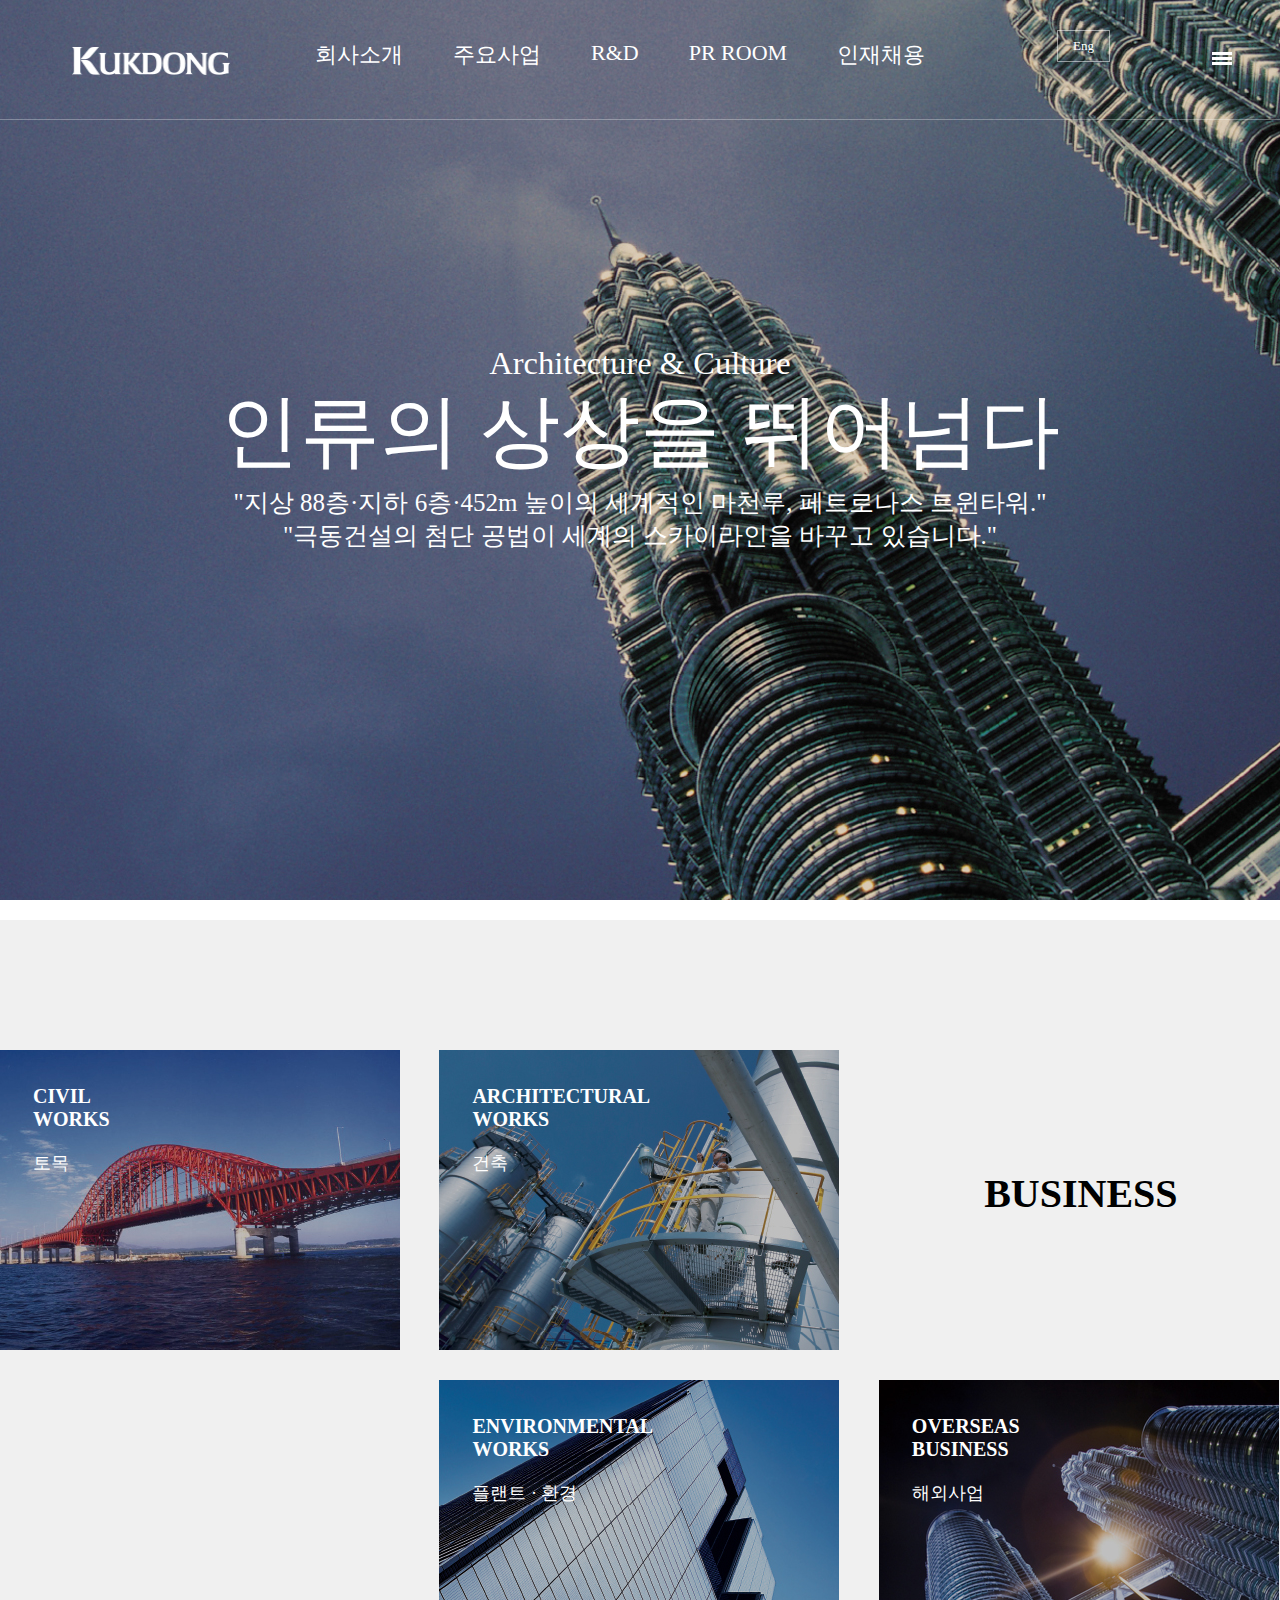
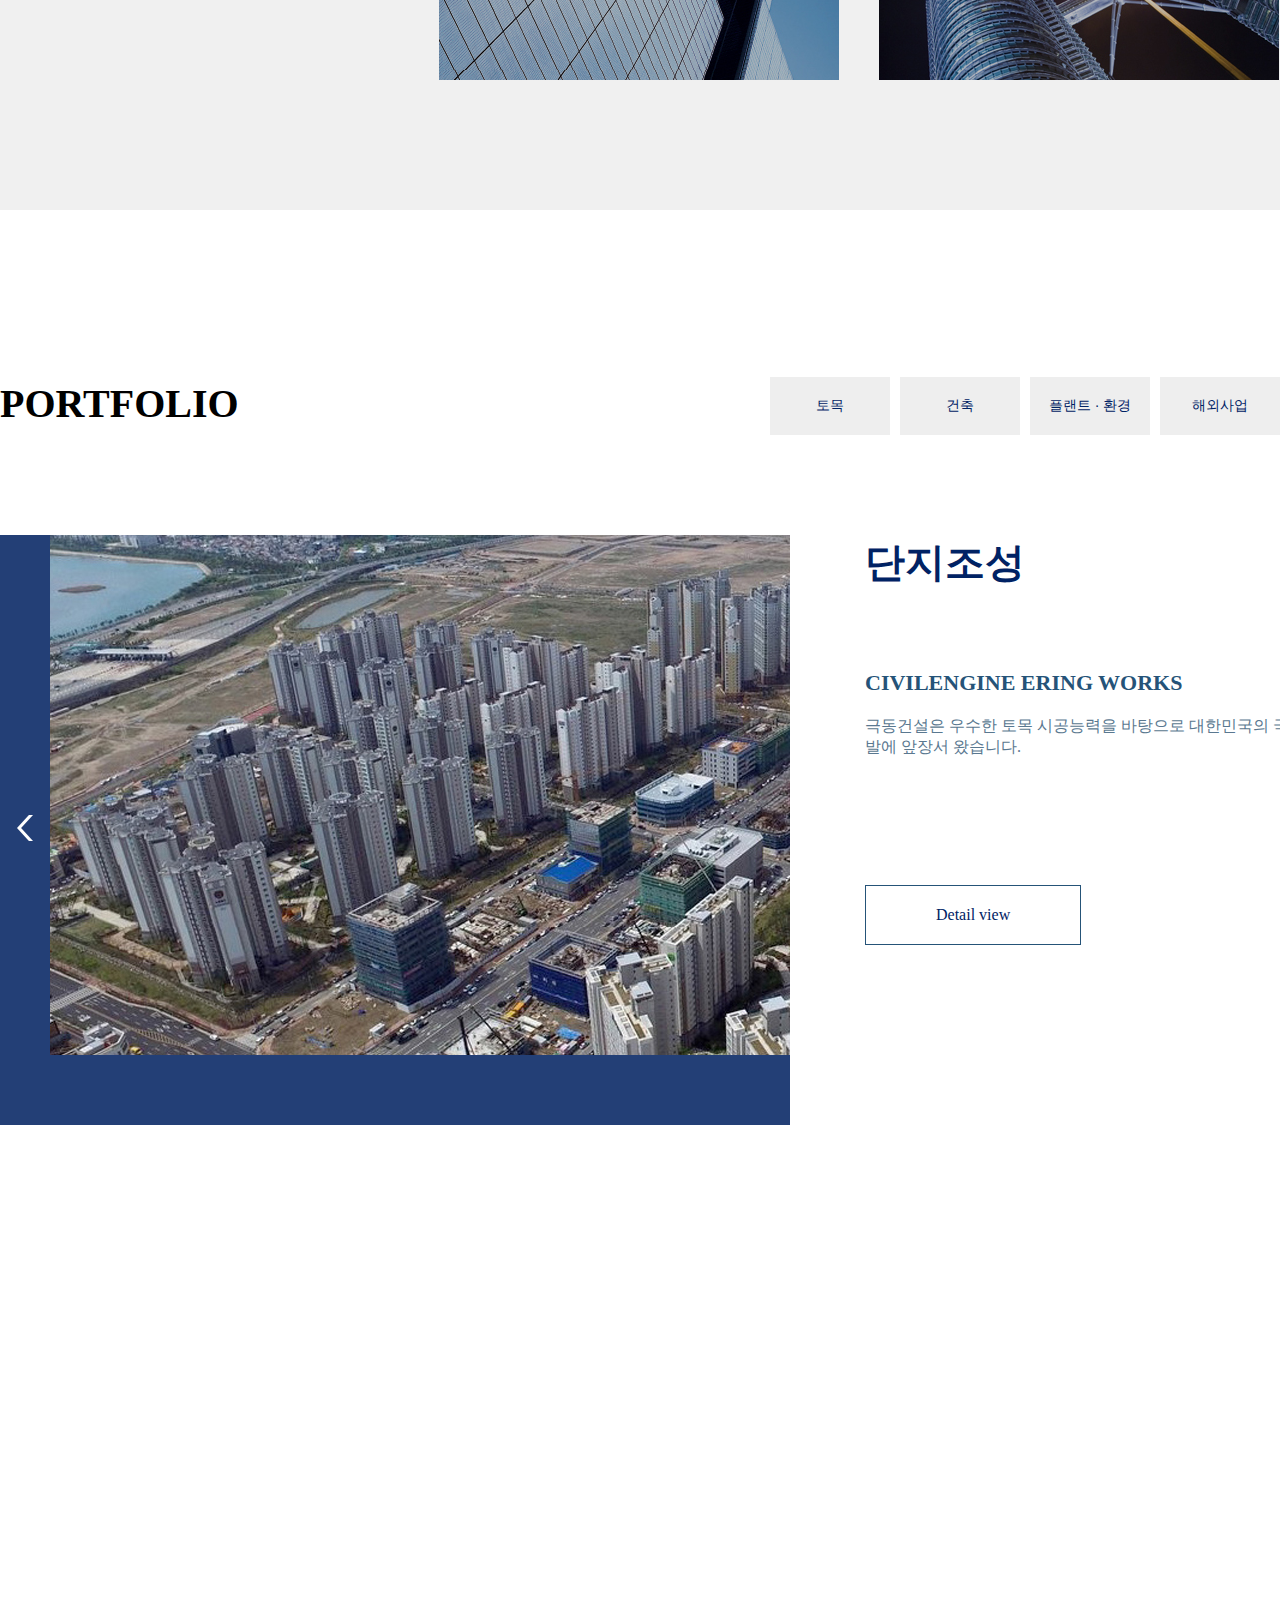
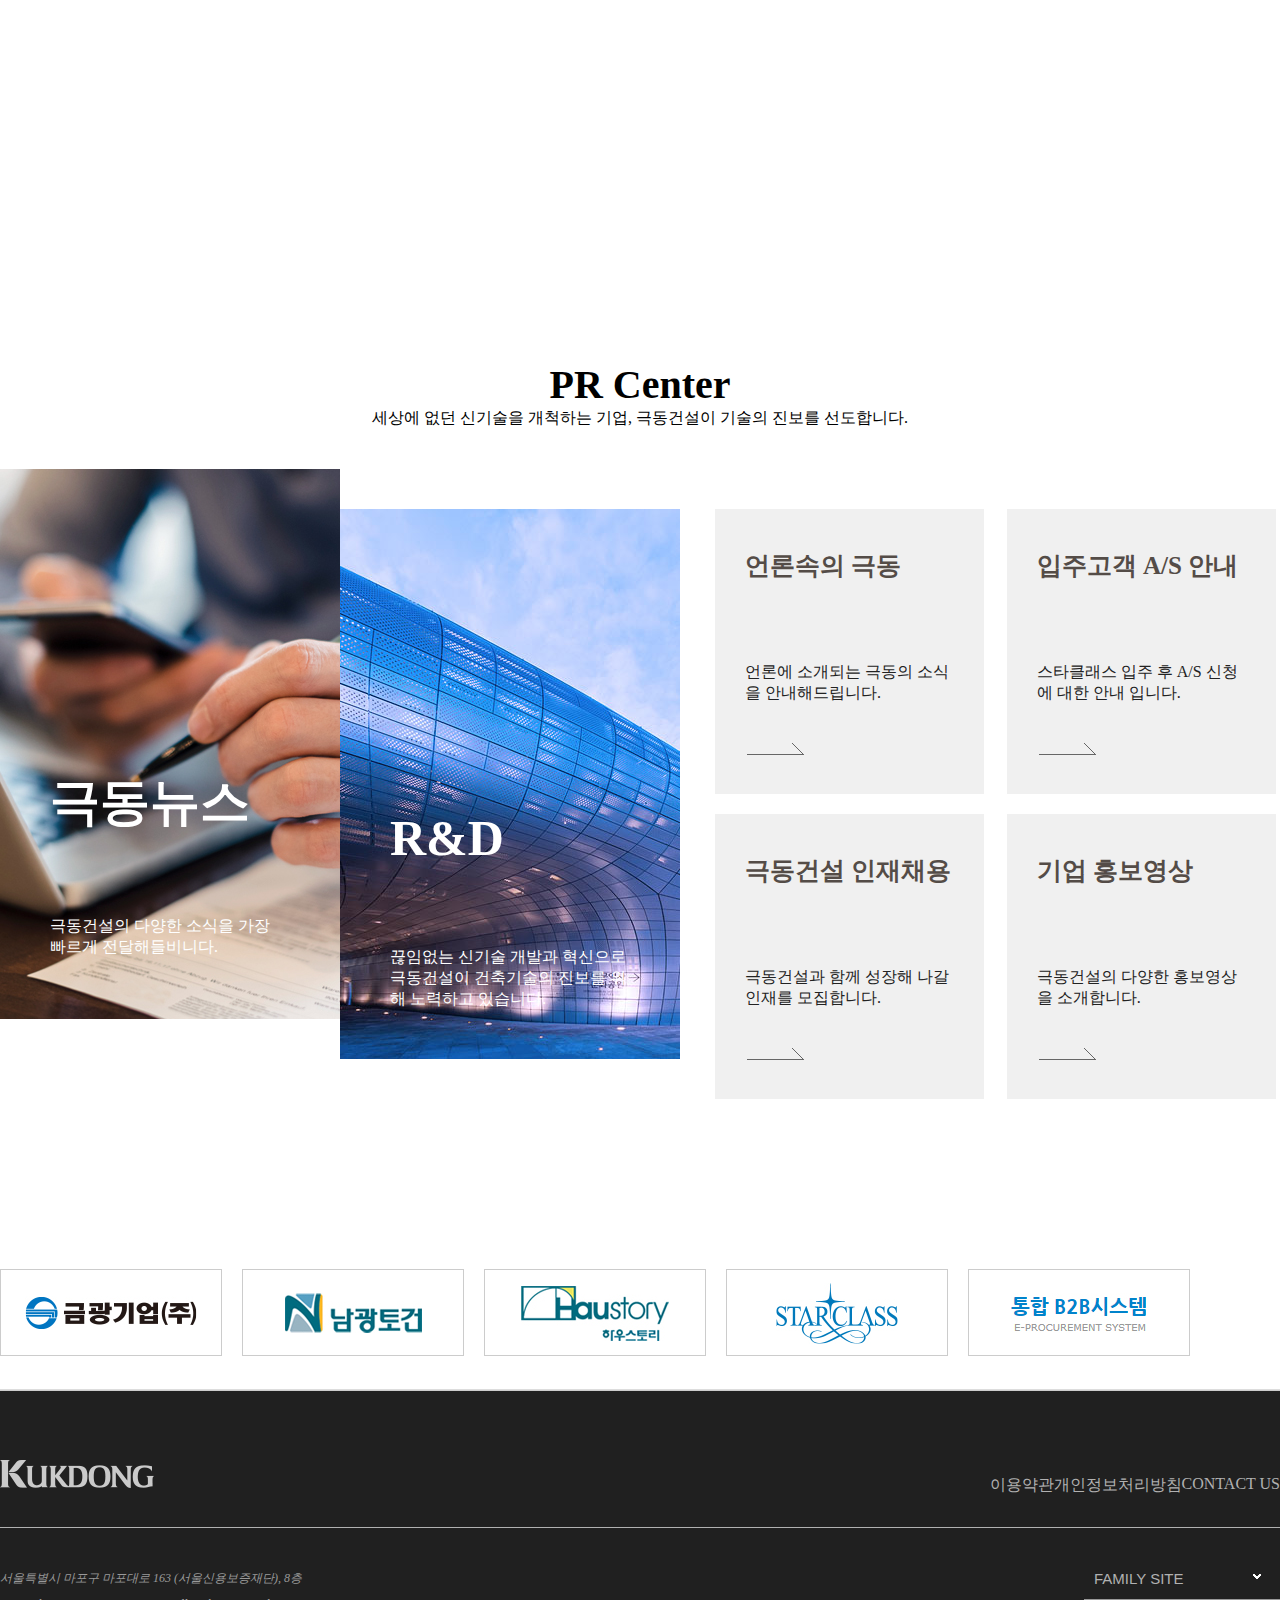
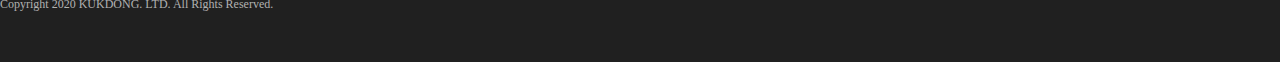
==== commit adafa4ab: "Add files via upload" ====
--- a/Kukdong/index.html
+++ b/Kukdong/index.html
@@ -5,7 +5,7 @@
 	<title>Kukdong Construction</title>
 	<link rel="stylesheet" href="css/default.css">
 	<meta name="viewport" content="width=device-width, initial-scale=1.0">
-	<script src="http://code.jquery.com/jquery-latest.js"></script>
+	<script src="js/jquery-3.6.0.min.js"></script>
 	<script src="js/jquery.js"></script>
 </head>
 <body>
@@ -365,7 +365,7 @@
 						<ul class="port">
 							<li class="protfolio-slide">
 								<div class="imgBox">
-									<img src="img/port_img2_1.jpg" alt="">
+									<img src="img/port_imgnew2_1.jpg" alt="">
 								</div>
 								<div class="textBox">
 									<div class="inner_group_box">
@@ -391,7 +391,7 @@
 							</li>
 							<li class="protfolio-slide">
 								<div class="imgBox">
-									<img src="img/port_img2_2.jpg">
+									<img src="img/port_imgnew2_2.jpg">
 								</div>
 								<div class="textBox">
 									<div class="inner_group_box">
@@ -404,7 +404,7 @@
 							</li>
 							<li class="protfolio-slide">
 								<div class="imgBox">
-									<img src="img/port_img2_3.jpg" alt="">
+									<img src="img/port_imgnew2_3.jpg" alt="">
 								</div>
 								<div class="textBox">
 									<div class="inner_group_box">
@@ -417,7 +417,7 @@
 							</li>
 							<li class="protfolio-slide">
 								<div class="imgBox">
-									<img src="img/port_img2_4.jpg" alt="">
+									<img src="img/port_imgnew2_4.jpg" alt="">
 								</div>
 								<div class="textBox">
 									<div class="inner_group_box">
@@ -430,7 +430,7 @@
 							</li>
 							<li class="protfolio-slide">
 								<div class="imgBox">
-									<img src="img/port_img2_5.jpg" alt="">
+									<img src="img/port_imgnew2_5.jpg" alt="">
 								</div>
 								<div class="textBox">
 									<div class="inner_group_box">
